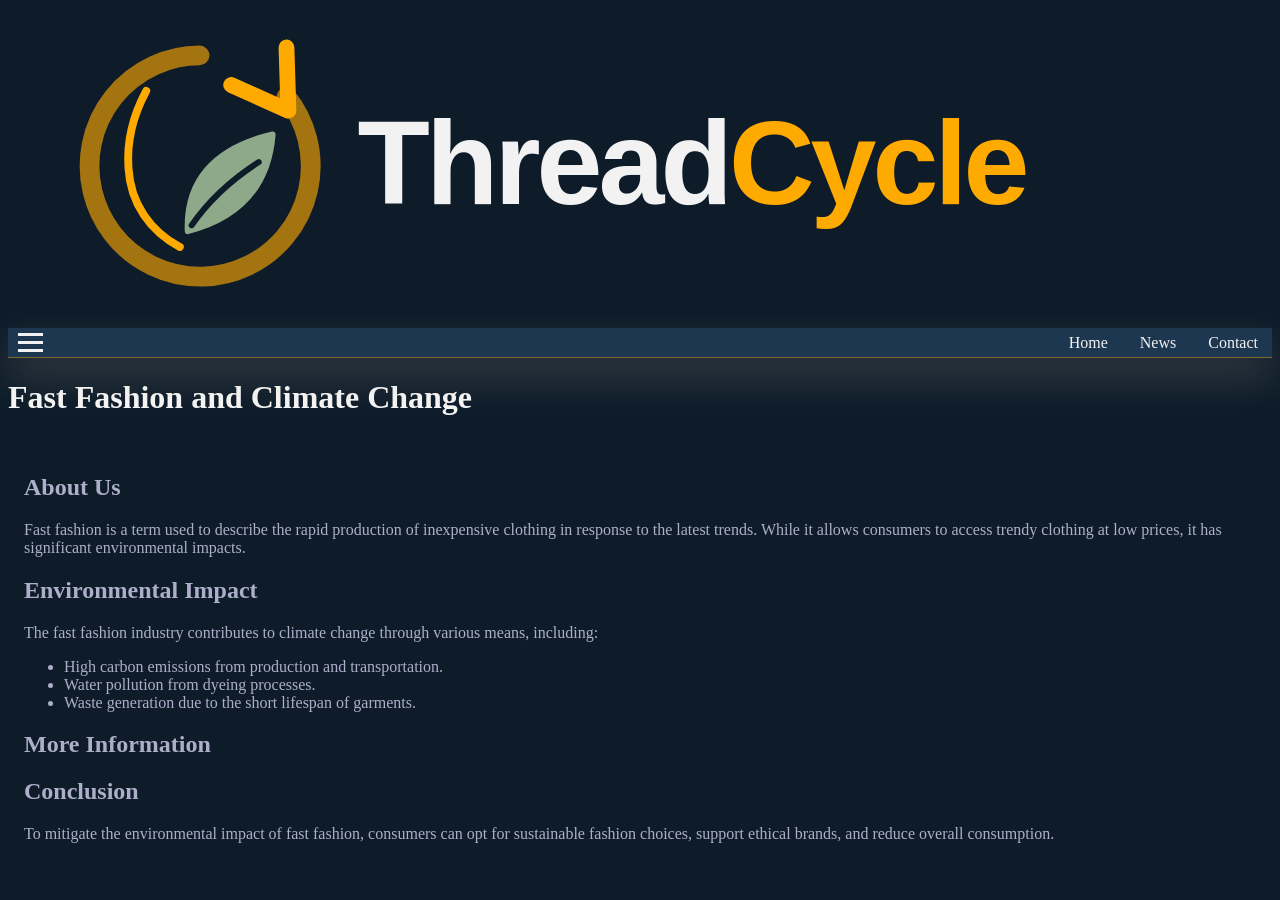
==== index.html @ f3e05d05 "little details navbar" ====
<!DOCTYPE html>
<html lang="en">
<head>
    <meta charset="UTF-8">
    <meta name="viewport" content="width=device-width, initial-scale=1.0">
    <link rel="stylesheet" href="style.css">
    <title>ThreadCycle: Fast Fashion and Climate Change</title>
</head>
<header>
    <svg xmlns="http://www.w3.org/2000/svg" viewBox="0 0 640 160" role="img" aria-labelledby="title description">
  <title id="title">ThreadCycle</title>
  <desc id="description">ThreadCycle wordmark with a circular thread-and-leaf symbol.</desc>
  <g fill="none" stroke-linecap="round" stroke-linejoin="round">
    <path d="M97 24a56 56 0 1 0 44 21" stroke="#FFAA00" stroke-opacity=".62" stroke-width="10"/>
    <path d="M141 20 142 52 113 39" stroke="#FFAA00" stroke-width="8"/>
    <path d="M91 113c-1-25 13-42 43-49-2 25-16 42-43 49Z" fill="#8EA88A" stroke="#8EA88A" stroke-width="3"/>
    <path d="M93 110c9-13 20-23 34-32" stroke="#0E1C2A" stroke-width="3"/>
    <path d="M70 42c-7 13-10 25-9 39 1 18 11 32 26 40" stroke="#FFAA00" stroke-width="4"/>
  </g>
  <text x="177" y="99" fill="#F2F2F2" font-family="Inter, Avenir Next, Montserrat, Arial, sans-serif" font-weight="700" letter-spacing="-2">
    <tspan font-size="60">Thread</tspan><tspan fill="#FFAA00" font-size="60">Cycle</tspan>
  </text>
</svg>

</header>
<body>
    <div id="navbar">
         <div class="hamburger">
            <div class="bar"></div>
            <div class="bar"></div>
            <div class="bar"></div>
        </div>
        <div class="links">
            <a href="#home">Home</a>
            <a href="#news">News</a>
            <a href="#contact">Contact</a>
        </div>
    </div> 
    <h1>Fast Fashion and Climate Change</h1>
    


    <div class="content">
        <h2>About Us</h2>
        <p>Fast fashion is a term used to describe the rapid production of inexpensive clothing in response to the latest trends. While it allows consumers to access trendy clothing at low prices, it has significant environmental impacts.</p>

        <h2>Environmental Impact</h2>
        <p>The fast fashion industry contributes to climate change through various means, including:</p>
        <ul>
            <li>High carbon emissions from production and transportation.</li>
            <li>Water pollution from dyeing processes.</li>
            <li>Waste generation due to the short lifespan of garments.</li>
        </ul>
        <h2>More Information</h2>
        <p>

        </p>

        <h2>Conclusion</h2>
        <p>To mitigate the environmental impact of fast fashion, consumers can opt for sustainable fashion choices, support ethical brands, and reduce overall consumption.</p>
</body>
</html>
---- style.css ----
body{
    display: flex;
    flex-direction: column;
    background-color: #0e1c2a;
    color: #adafca;
}
h1{
    color:whitesmoke;
}

.hamburger{
    flex-direction: column;
    cursor: pointer;
    margin-left: 10px;
}
.bar {
    display: block;
    width: 25px;
    height: 3px;
    margin: 5px auto;
    -webkit-transition: all 0.3s ease-in-out;
    transition: all 0.3s ease-in-out;
    background-color: #f2f2f2;
}

/* Style the navbar */

#navbar {
    display: flex;
    position: sticky;
    top: 0;
    align-self: flex-start;
    width: 100%;
    background-color: #1e3751;
    border-bottom: 1px solid  rgba(255, 170, 0, 0.44);
    box-shadow: 0 18px 42px rgba(178, 167, 144, 0.25);
    justify-content: space-between;
    align-items: center;
}

/* Navbar links */
#navbar a {
  
   
    color: #f2f2f2;
    text-align: center;
    padding: 14px;
    text-decoration: none;
}


/* Page content */
.content {
  padding: 16px;
} 

/* Mobile view: screens 600px wide or smaller */
@media (max-width: 600px) {
    h1 {
        font-size: 1.5rem;
        text-align: center;
    }
}
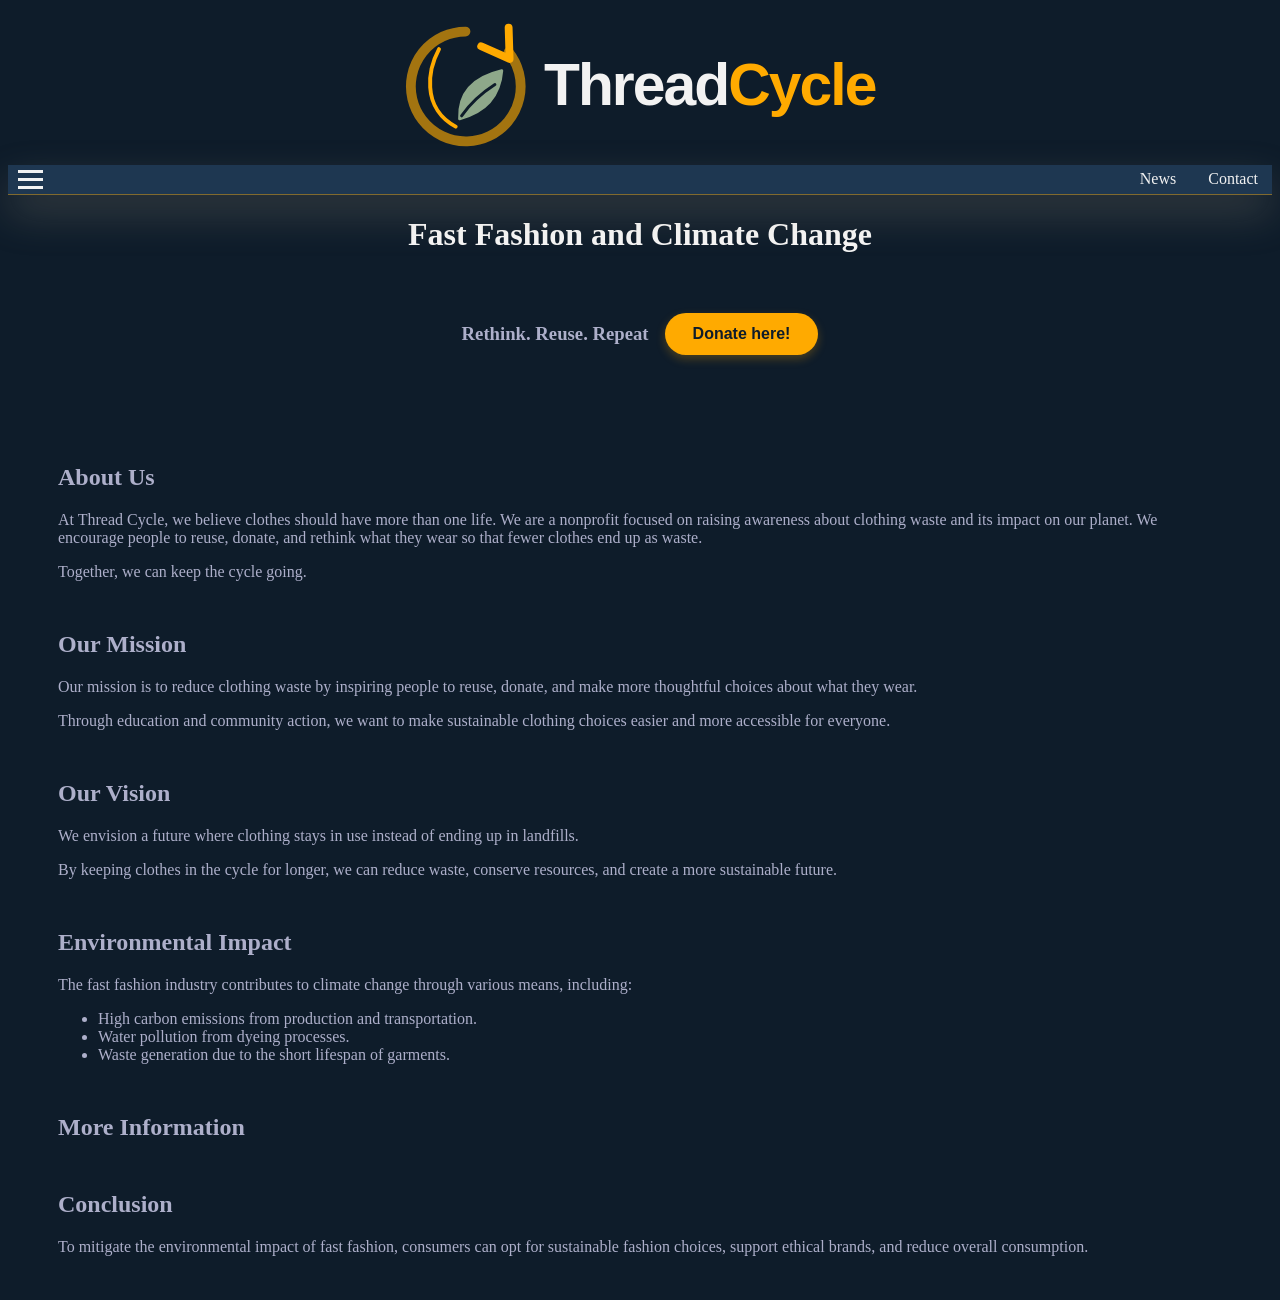
==== commit 1d1dc612: "AboutUs/Mission/Vision" ====
--- a/index.html
+++ b/index.html
@@ -6,24 +6,25 @@
     <link rel="stylesheet" href="style.css">
     <title>ThreadCycle: Fast Fashion and Climate Change</title>
 </head>
-<header>
-    <svg xmlns="http://www.w3.org/2000/svg" viewBox="0 0 640 160" role="img" aria-labelledby="title description">
-  <title id="title">ThreadCycle</title>
-  <desc id="description">ThreadCycle wordmark with a circular thread-and-leaf symbol.</desc>
-  <g fill="none" stroke-linecap="round" stroke-linejoin="round">
-    <path d="M97 24a56 56 0 1 0 44 21" stroke="#FFAA00" stroke-opacity=".62" stroke-width="10"/>
-    <path d="M141 20 142 52 113 39" stroke="#FFAA00" stroke-width="8"/>
-    <path d="M91 113c-1-25 13-42 43-49-2 25-16 42-43 49Z" fill="#8EA88A" stroke="#8EA88A" stroke-width="3"/>
-    <path d="M93 110c9-13 20-23 34-32" stroke="#0E1C2A" stroke-width="3"/>
-    <path d="M70 42c-7 13-10 25-9 39 1 18 11 32 26 40" stroke="#FFAA00" stroke-width="4"/>
-  </g>
-  <text x="177" y="99" fill="#F2F2F2" font-family="Inter, Avenir Next, Montserrat, Arial, sans-serif" font-weight="700" letter-spacing="-2">
-    <tspan font-size="60">Thread</tspan><tspan fill="#FFAA00" font-size="60">Cycle</tspan>
-  </text>
-</svg>
 
-</header>
 <body>
+    <header>
+    <svg xmlns="http://www.w3.org/2000/svg" viewBox="20 0 510 160" role="img" aria-labelledby="title description">
+        <title id="title">ThreadCycle</title>
+        <desc id="description">ThreadCycle wordmark with a circular thread-and-leaf symbol.</desc>
+        <g fill="none" stroke-linecap="round" stroke-linejoin="round">
+            <path d="M97 24a56 56 0 1 0 44 21" stroke="#FFAA00" stroke-opacity=".62" stroke-width="10"/>
+            <path d="M141 20 142 52 113 39" stroke="#FFAA00" stroke-width="8"/>
+            <path d="M91 113c-1-25 13-42 43-49-2 25-16 42-43 49Z" fill="#8EA88A" stroke="#8EA88A" stroke-width="3"/>
+            <path d="M93 110c9-13 20-23 34-32" stroke="#0E1C2A" stroke-width="3"/>
+            <path d="M70 42c-7 13-10 25-9 39 1 18 11 32 26 40" stroke="#FFAA00" stroke-width="4"/>
+        </g>
+        <text x="177" y="99" fill="#F2F2F2" font-family="Inter, Avenir Next, Montserrat, Arial, sans-serif" font-weight="700" letter-spacing="-2">
+            <tspan font-size="60">Thread</tspan><tspan fill="#FFAA00" font-size="60">Cycle</tspan>
+        </text>
+    </svg>
+    </header>
+
     <div id="navbar">
          <div class="hamburger">
             <div class="bar"></div>
@@ -31,18 +32,29 @@
             <div class="bar"></div>
         </div>
         <div class="links">
-            <a href="#home">Home</a>
             <a href="#news">News</a>
             <a href="#contact">Contact</a>
         </div>
     </div> 
     <h1>Fast Fashion and Climate Change</h1>
-    
+    <div class="donation">
+        <h3>Rethink. Reuse. Repeat</h3>
+        <button>Donate here!</button>
+    </div>
 
 
     <div class="content">
         <h2>About Us</h2>
-        <p>Fast fashion is a term used to describe the rapid production of inexpensive clothing in response to the latest trends. While it allows consumers to access trendy clothing at low prices, it has significant environmental impacts.</p>
+        <p>At Thread Cycle, we believe clothes should have more than one life. We are a nonprofit focused on raising awareness about clothing waste and its impact on our planet. We encourage people to reuse, donate, and rethink what they wear so that fewer clothes end up as waste.</p>
+        <p>Together, we can keep the cycle going.</p>
+
+        <h2>Our Mission</h2>
+        <p>Our mission is to reduce clothing waste by inspiring people to reuse, donate, and make more thoughtful choices about what they wear.</p>
+        <p>Through education and community action, we want to make sustainable clothing choices easier and more accessible for everyone.</p>
+
+        <h2>Our Vision</h2>
+        <p>We envision a future where clothing stays in use instead of ending up in landfills.</p>
+        <p>By keeping clothes in the cycle for longer, we can reduce waste, conserve resources, and create a more sustainable future.</p>
 
         <h2>Environmental Impact</h2>
         <p>The fast fashion industry contributes to climate change through various means, including:</p>
--- a/style.css
+++ b/style.css
@@ -1,9 +1,23 @@
 
+*{
+    box-sizing: border-box;
+}
 body{
     display: flex;
     flex-direction: column;
     background-color: #0e1c2a;
     color: #adafca;
+    align-items: center;
+}
+header {
+    width: 100vw;
+    display: flex;
+    justify-content: center;
+}
+
+header svg {
+    width: 500px;
+    height: auto;
 }
 h1{
     color:whitesmoke;
@@ -49,11 +63,45 @@
     text-decoration: none;
 }
 
+.donation{
+    display: flex;
+    justify-content: space-around;
+    align-items: center;
+    gap: 16px;
+    margin: 30px 0 30px;
+}
+.donation button{
+    background-color: #FFAA00;
+    border: 0px;
+    border-radius: 30px;
+    color: #0E1C2A;
+    font-weight: bold;
+    font-size: 1rem;
+    padding: 12px 28px;
+    cursor: pointer;
+    box-shadow: 0 4px 10px rgba(255, 170, 0, 0.25);
+    transition: all 0.2s ease;
+}
+
+.donation button:hover {
+    background-color: #ffc44d;
+    transform: translateY(-2px);
+    box-shadow: 0 6px 14px rgba(255, 170, 0, 0.35);
+}
+
+.donation button:active {
+    transform: translateY(0);
+}
+
 
 /* Page content */
 .content {
-  padding: 16px;
+    padding: 20px 50px;
 } 
+.content h2 {
+    margin-top: 50px;
+    margin-bottom: 20px;
+}
 
 /* Mobile view: screens 600px wide or smaller */
 @media (max-width: 600px) {
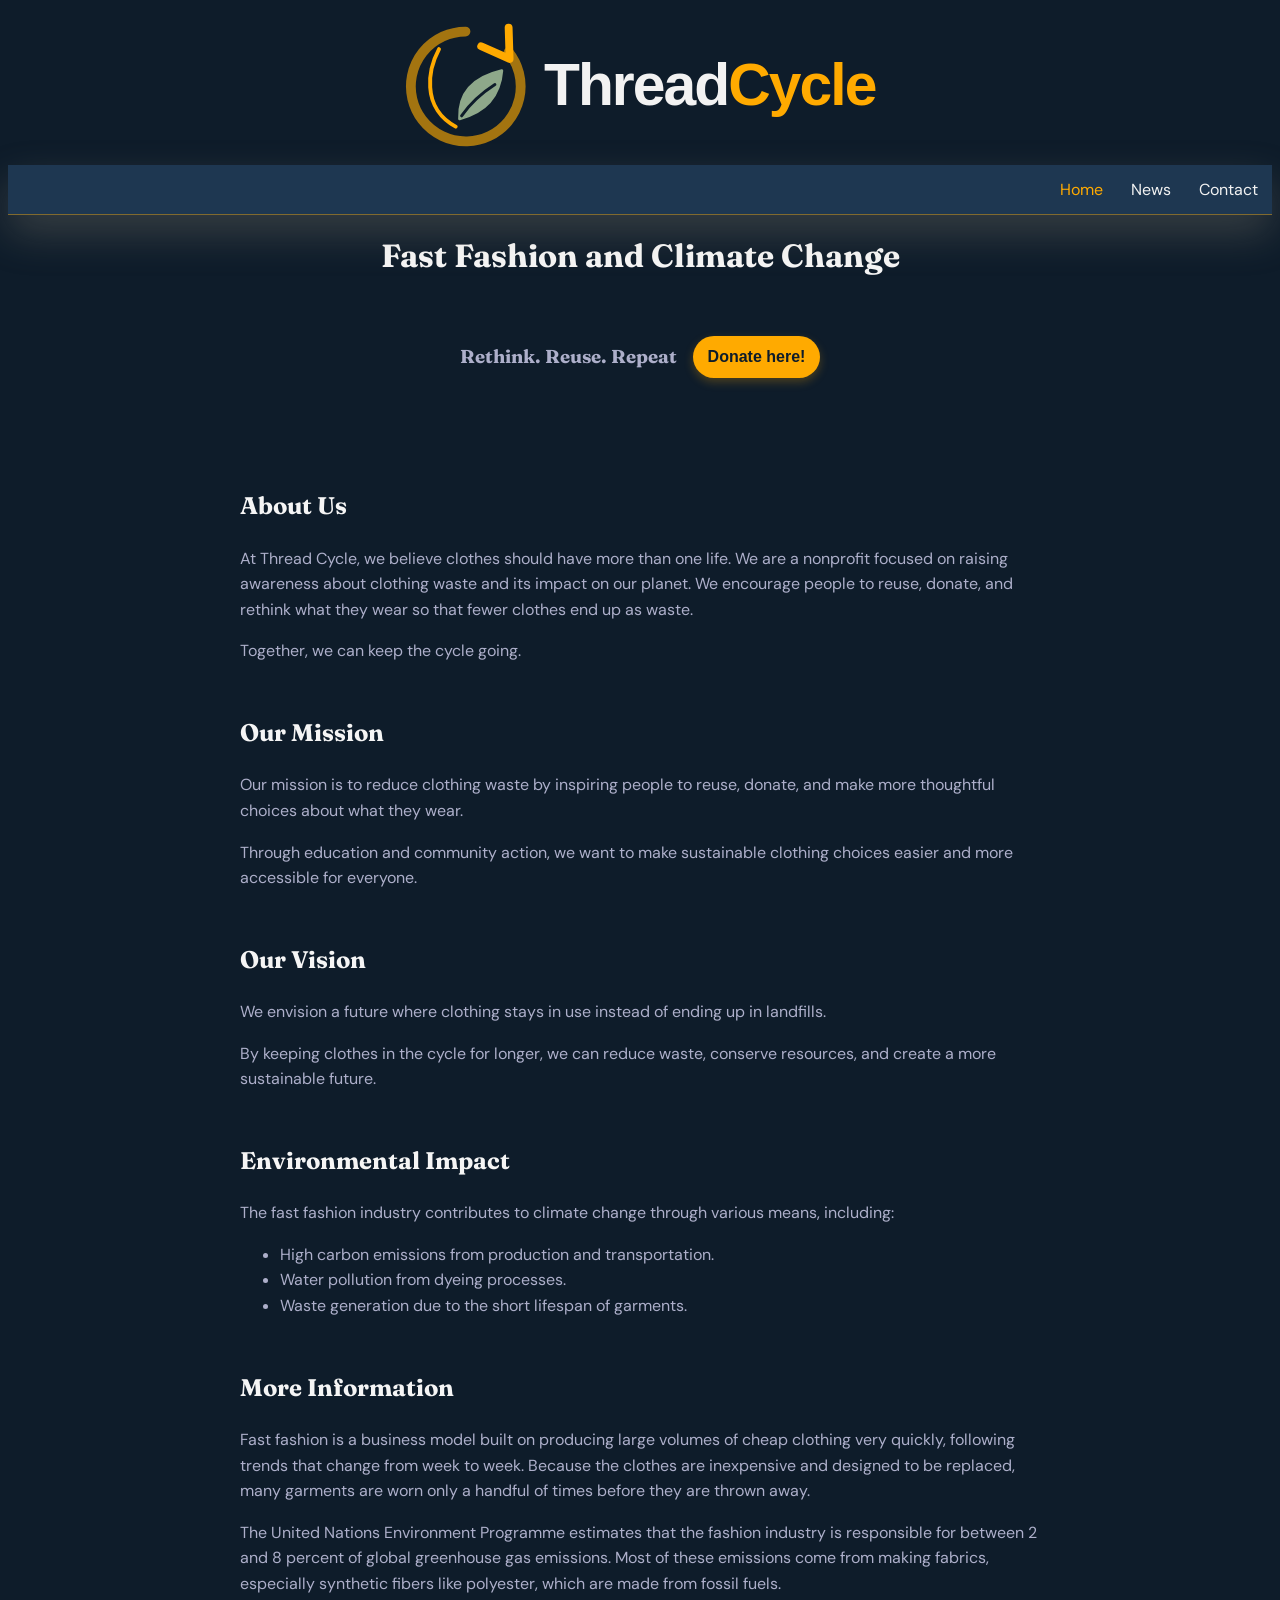
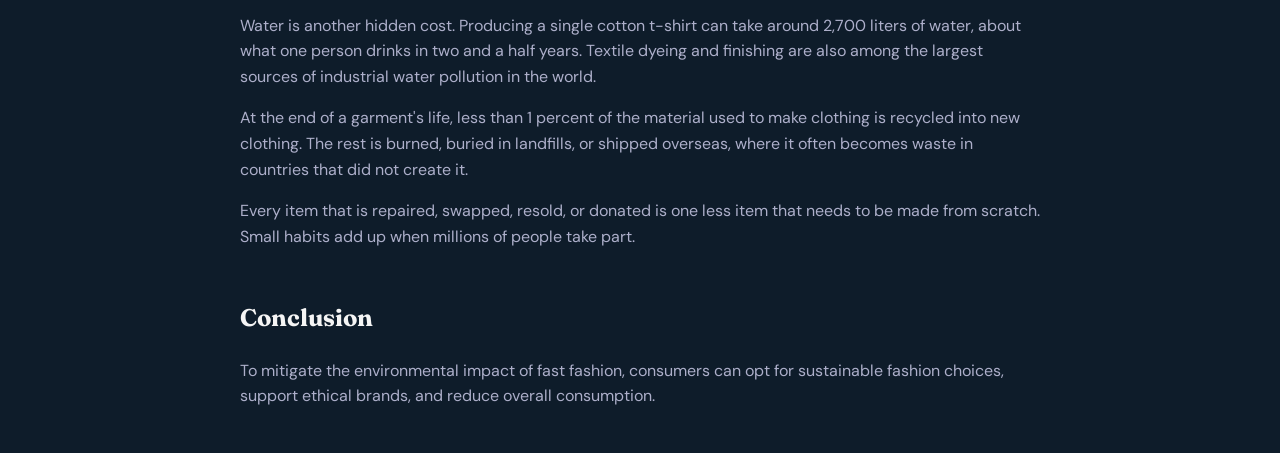
==== commit b8398d38: "pages info and hamburger" ====
--- a/index.html
+++ b/index.html
@@ -26,14 +26,15 @@
     </header>
 
     <div id="navbar">
-         <div class="hamburger">
+        <div class="hamburger" aria-label="Toggle menu" aria-expanded="false" role="button" tabindex="0">
             <div class="bar"></div>
             <div class="bar"></div>
             <div class="bar"></div>
         </div>
         <div class="links">
-            <a href="#news">News</a>
-            <a href="#contact">Contact</a>
+            <a href="index.html" class="active">Home</a>
+            <a href="news.html">News</a>
+            <a href="contact.html">Contact</a>
         </div>
     </div> 
     <h1>Fast Fashion and Climate Change</h1>
@@ -64,11 +65,16 @@
             <li>Waste generation due to the short lifespan of garments.</li>
         </ul>
         <h2>More Information</h2>
-        <p>
-
-        </p>
+        <p>Fast fashion is a business model built on producing large volumes of cheap clothing very quickly, following trends that change from week to week. Because the clothes are inexpensive and designed to be replaced, many garments are worn only a handful of times before they are thrown away.</p>
+        <p>The United Nations Environment Programme estimates that the fashion industry is responsible for between 2 and 8 percent of global greenhouse gas emissions. Most of these emissions come from making fabrics, especially synthetic fibers like polyester, which are made from fossil fuels.</p>
+        <p>Water is another hidden cost. Producing a single cotton t-shirt can take around 2,700 liters of water, about what one person drinks in two and a half years. Textile dyeing and finishing are also among the largest sources of industrial water pollution in the world.</p>
+        <p>At the end of a garment's life, less than 1 percent of the material used to make clothing is recycled into new clothing. The rest is burned, buried in landfills, or shipped overseas, where it often becomes waste in countries that did not create it.</p>
+        <p>Every item that is repaired, swapped, resold, or donated is one less item that needs to be made from scratch. Small habits add up when millions of people take part.</p>
 
         <h2>Conclusion</h2>
         <p>To mitigate the environmental impact of fast fashion, consumers can opt for sustainable fashion choices, support ethical brands, and reduce overall consumption.</p>
+    </div>
+
+    <script src="script.js"></script>
 </body>
 </html>
--- a/style.css
+++ b/style.css
@@ -1,3 +1,5 @@
+@import url('https://fonts.googleapis.com/css2?family=DM+Sans:wght@400;500;600;700&family=Fraunces:opsz,wght@9..144,600;9..144,700&display=swap');
+
 
 *{
     box-sizing: border-box;
@@ -8,6 +10,7 @@
     background-color: #0e1c2a;
     color: #adafca;
     align-items: center;
+    font-family: 'DM Sans', sans-serif;
 }
 header {
     width: 100vw;
@@ -19,14 +22,21 @@
     width: 500px;
     height: auto;
 }
+
+h1, h2, h3 {
+    font-family: 'Fraunces', serif;
+}
+
 h1{
     color:whitesmoke;
 }
 
 .hamburger{
+    display: none;
     flex-direction: column;
     cursor: pointer;
     margin-left: 10px;
+    padding: 8px;
 }
 .bar {
     display: block;
@@ -47,7 +57,7 @@
     align-self: flex-start;
     width: 100%;
     background-color: #1e3751;
-    border-bottom: 1px solid  rgba(255, 170, 0, 0.44);
+    border-bottom: 1px solid rgba(255, 170, 0, 0.44);
     box-shadow: 0 18px 42px rgba(178, 167, 144, 0.25);
     justify-content: space-between;
     align-items: center;
@@ -63,6 +73,28 @@
     text-decoration: none;
 }
 
+#navbar .links {
+    display: flex;
+    margin-left: auto;
+}
+
+#navbar a:hover,
+#navbar a.active {
+    color: #FFAA00;
+}
+
+.hamburger.active .bar:nth-child(2) {
+    opacity: 0;
+}
+
+.hamburger.active .bar:nth-child(1) {
+    transform: translateY(8px) rotate(45deg);
+}
+
+.hamburger.active .bar:nth-child(3) {
+    transform: translateY(-8px) rotate(-45deg);
+}
+
 .donation{
     display: flex;
     justify-content: space-around;
@@ -77,7 +109,7 @@
     color: #0E1C2A;
     font-weight: bold;
     font-size: 1rem;
-    padding: 12px 28px;
+    padding: 12px 15px;
     cursor: pointer;
     box-shadow: 0 4px 10px rgba(255, 170, 0, 0.25);
     transition: all 0.2s ease;
@@ -98,9 +130,86 @@
 .content {
     padding: 20px 50px;
 } 
+.content {
+    max-width: 900px;
+    width: 100%;
+    line-height: 1.6;
+}
+
 .content h2 {
     margin-top: 50px;
     margin-bottom: 20px;
+}
+
+.content h2,
+.content strong {
+    color: whitesmoke;
+}
+
+.card {
+    background-color: #1e3751;
+    border-left: 4px solid #FFAA00;
+    border-radius: 8px;
+    padding: 4px 24px 12px;
+    margin: 24px 0;
+}
+
+.card h2 {
+    margin-top: 20px;
+    font-size: 1.3rem;
+}
+
+.contact-form {
+    display: flex;
+    flex-direction: column;
+    gap: 8px;
+    margin-top: 30px;
+}
+
+.contact-form label {
+    color: whitesmoke;
+    font-weight: 600;
+    margin-top: 10px;
+}
+
+.contact-form input,
+.contact-form select,
+.contact-form textarea {
+    background-color: #1e3751;
+    border: 1px solid rgba(255, 170, 0, 0.44);
+    border-radius: 8px;
+    color: #f2f2f2;
+    font-family: inherit;
+    font-size: 1rem;
+    padding: 10px 12px;
+}
+
+.contact-form input:focus,
+.contact-form select:focus,
+.contact-form textarea:focus {
+    outline: 2px solid #FFAA00;
+}
+
+.contact-form button {
+    align-self: flex-start;
+    background-color: #FFAA00;
+    border: 0;
+    border-radius: 30px;
+    color: #0E1C2A;
+    font-weight: bold;
+    font-size: 1rem;
+    padding: 12px 20px;
+    margin-top: 16px;
+    cursor: pointer;
+}
+
+.contact-form button:hover {
+    background-color: #ffc44d;
+}
+
+.form-status {
+    color: #8EA88A;
+    font-weight: 600;
 }
 
 /* Mobile view: screens 600px wide or smaller */
@@ -109,4 +218,34 @@
         font-size: 1.5rem;
         text-align: center;
     }
-}
+
+    header svg {
+        width: 100%;
+    }
+
+    #navbar {
+        flex-wrap: wrap;
+    }
+
+    .hamburger {
+        display: flex;
+    }
+
+    #navbar .links {
+        display: none;
+        flex-direction: column;
+        width: 100%;
+    }
+
+    #navbar .links.open {
+        display: flex;
+    }
+
+    #navbar .links a {
+        border-top: 1px solid rgba(255, 170, 0, 0.2);
+    }
+
+    .content {
+        padding: 20px;
+    }
+}
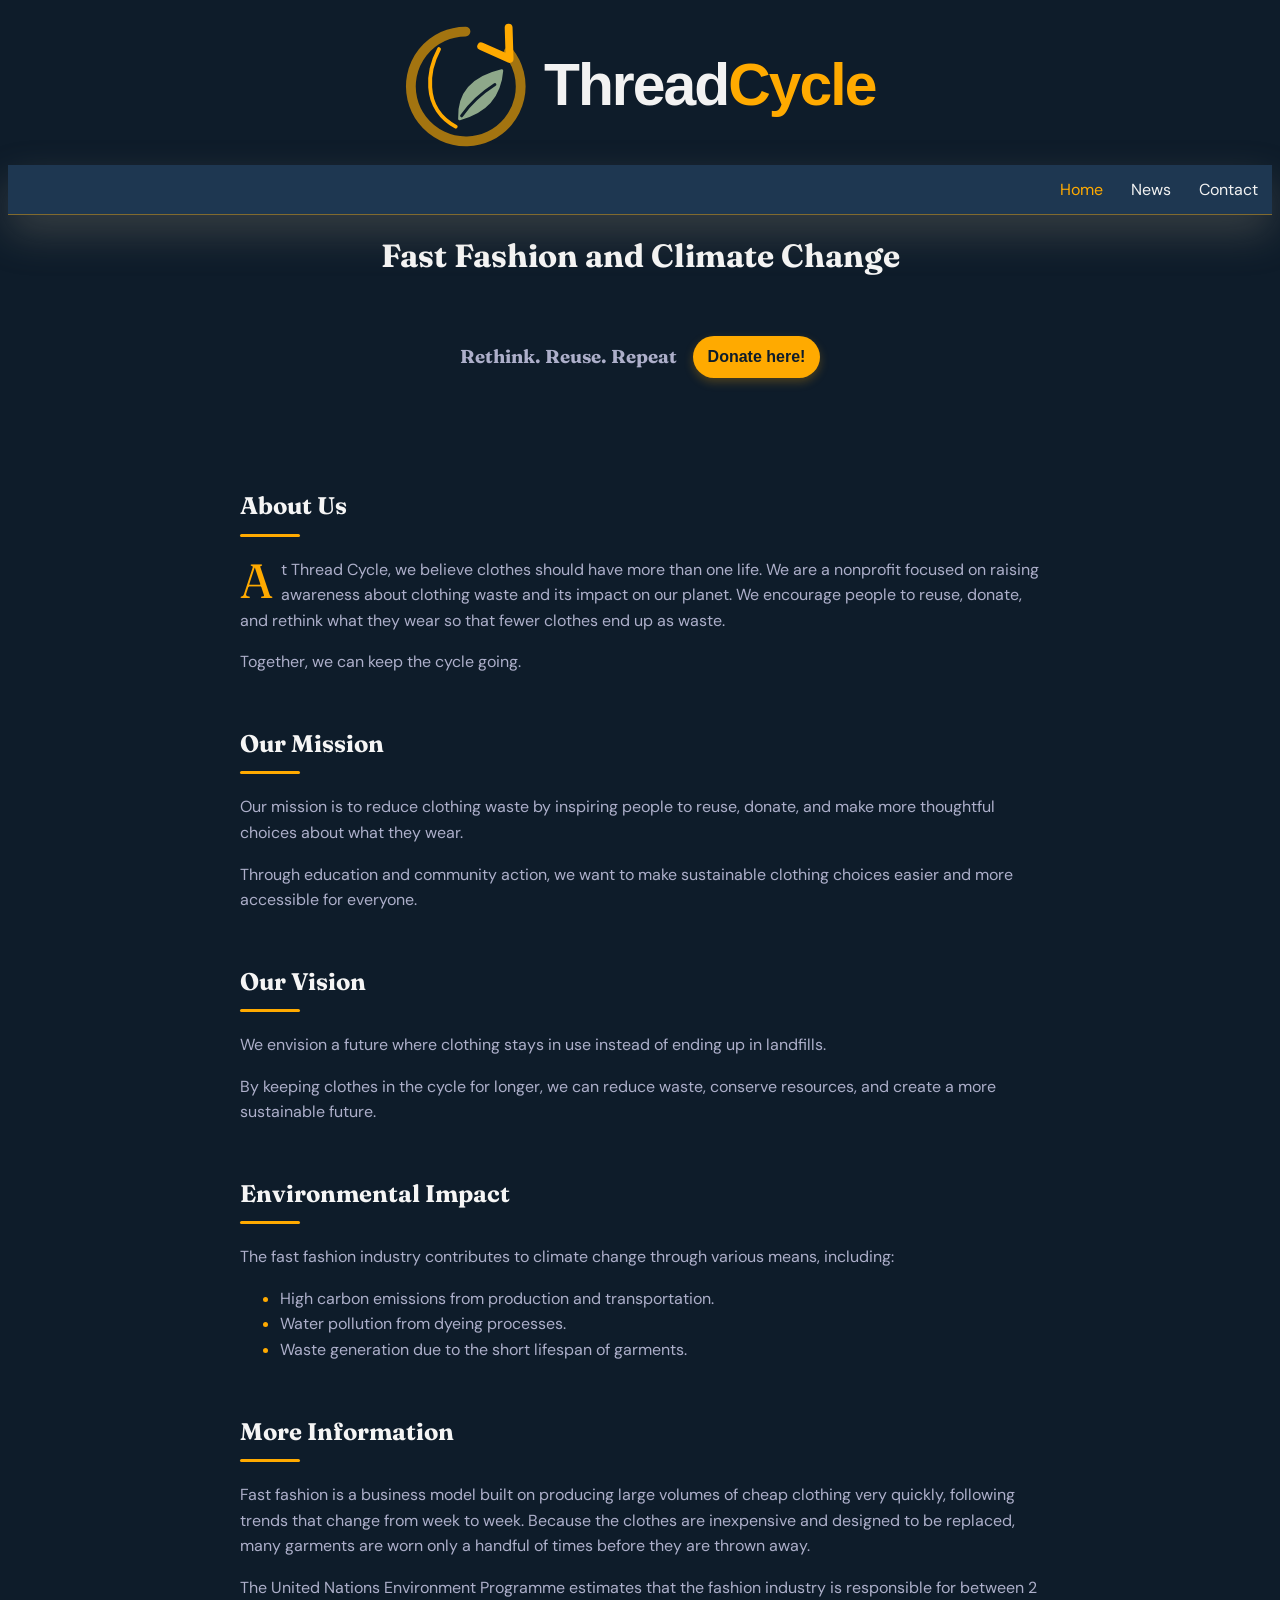
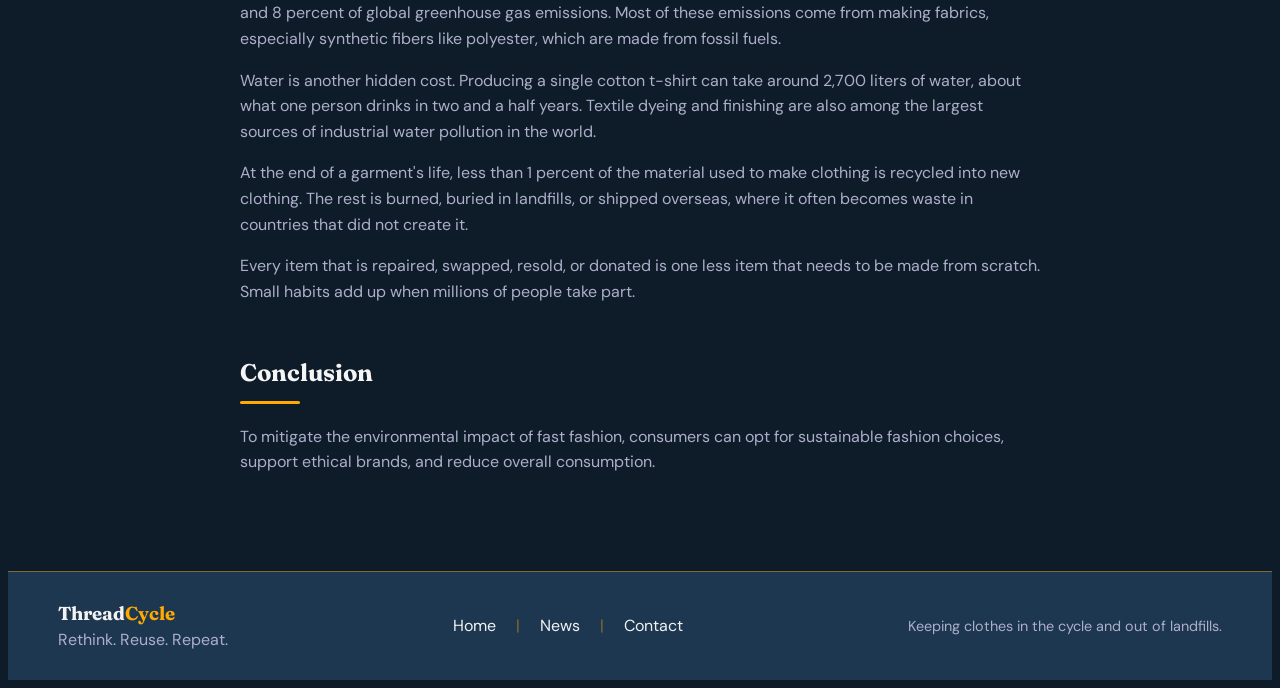
==== commit 170d52a7: "changes" ====
--- a/index.html
+++ b/index.html
@@ -26,11 +26,12 @@
     </header>
 
     <div id="navbar">
-        <div class="hamburger" aria-label="Toggle menu" aria-expanded="false" role="button" tabindex="0">
-            <div class="bar"></div>
-            <div class="bar"></div>
-            <div class="bar"></div>
-        </div>
+        <input type="checkbox" id="menu-toggle">
+        <label for="menu-toggle" class="hamburger" aria-label="Toggle menu">
+            <span class="bar"></span>
+            <span class="bar"></span>
+            <span class="bar"></span>
+        </label>
         <div class="links">
             <a href="index.html" class="active">Home</a>
             <a href="news.html">News</a>
@@ -75,6 +76,17 @@
         <p>To mitigate the environmental impact of fast fashion, consumers can opt for sustainable fashion choices, support ethical brands, and reduce overall consumption.</p>
     </div>
 
-    <script src="script.js"></script>
+    <footer>
+        <div class="footer-brand">
+            <h3>Thread<span>Cycle</span></h3>
+            <p>Rethink. Reuse. Repeat.</p>
+        </div>
+        <div class="footer-links">
+            <a href="index.html">Home</a>
+            <a href="news.html">News</a>
+            <a href="contact.html">Contact</a>
+        </div>
+        <p class="footer-note">Keeping clothes in the cycle and out of landfills.</p>
+    </footer>
 </body>
 </html>
--- a/style.css
+++ b/style.css
@@ -83,15 +83,19 @@
     color: #FFAA00;
 }
 
-.hamburger.active .bar:nth-child(2) {
+#menu-toggle {
+    display: none;
+}
+
+#menu-toggle:checked + .hamburger .bar:nth-child(2) {
     opacity: 0;
 }
 
-.hamburger.active .bar:nth-child(1) {
+#menu-toggle:checked + .hamburger .bar:nth-child(1) {
     transform: translateY(8px) rotate(45deg);
 }
 
-.hamburger.active .bar:nth-child(3) {
+#menu-toggle:checked + .hamburger .bar:nth-child(3) {
     transform: translateY(-8px) rotate(-45deg);
 }
 
@@ -212,6 +216,90 @@
     font-weight: 600;
 }
 
+::selection {
+    background-color: #FFAA00;
+    color: #0E1C2A;
+}
+
+.content h2::after {
+    content: "";
+    display: block;
+    width: 60px;
+    height: 3px;
+    margin-top: 8px;
+    background-color: #FFAA00;
+    border-radius: 2px;
+}
+
+.content > p:first-of-type::first-letter {
+    float: left;
+    font-family: 'Fraunces', serif;
+    font-size: 3rem;
+    line-height: 1;
+    padding-right: 8px;
+    color: #FFAA00;
+}
+
+.content li::marker {
+    color: #FFAA00;
+}
+
+.contact-form input::placeholder,
+.contact-form textarea::placeholder {
+    color: #7c8199;
+}
+
+footer {
+    display: flex;
+    justify-content: space-between;
+    align-items: center;
+    flex-wrap: wrap;
+    gap: 20px;
+    width: 100%;
+    margin-top: 60px;
+    padding: 30px 50px;
+    background-color: #1e3751;
+    border-top: 1px solid rgba(255, 170, 0, 0.44);
+}
+
+footer h3 {
+    margin: 0;
+    color: #f2f2f2;
+}
+
+footer h3 span {
+    color: #FFAA00;
+}
+
+.footer-brand p {
+    margin: 4px 0 0;
+}
+
+.footer-links {
+    display: flex;
+    gap: 20px;
+}
+
+.footer-links a {
+    color: #f2f2f2;
+    text-decoration: none;
+}
+
+.footer-links a:hover {
+    color: #FFAA00;
+}
+
+.footer-links a:not(:last-child)::after {
+    content: "|";
+    margin-left: 20px;
+    color: rgba(255, 170, 0, 0.44);
+}
+
+.footer-note {
+    margin: 0;
+    font-size: 0.9rem;
+}
+
 /* Mobile view: screens 600px wide or smaller */
 @media (max-width: 600px) {
     h1 {
@@ -237,7 +325,7 @@
         width: 100%;
     }
 
-    #navbar .links.open {
+    #menu-toggle:checked ~ .links {
         display: flex;
     }
 
@@ -248,4 +336,10 @@
     .content {
         padding: 20px;
     }
-}
+
+    footer {
+        flex-direction: column;
+        text-align: center;
+        padding: 30px 20px;
+    }
+}
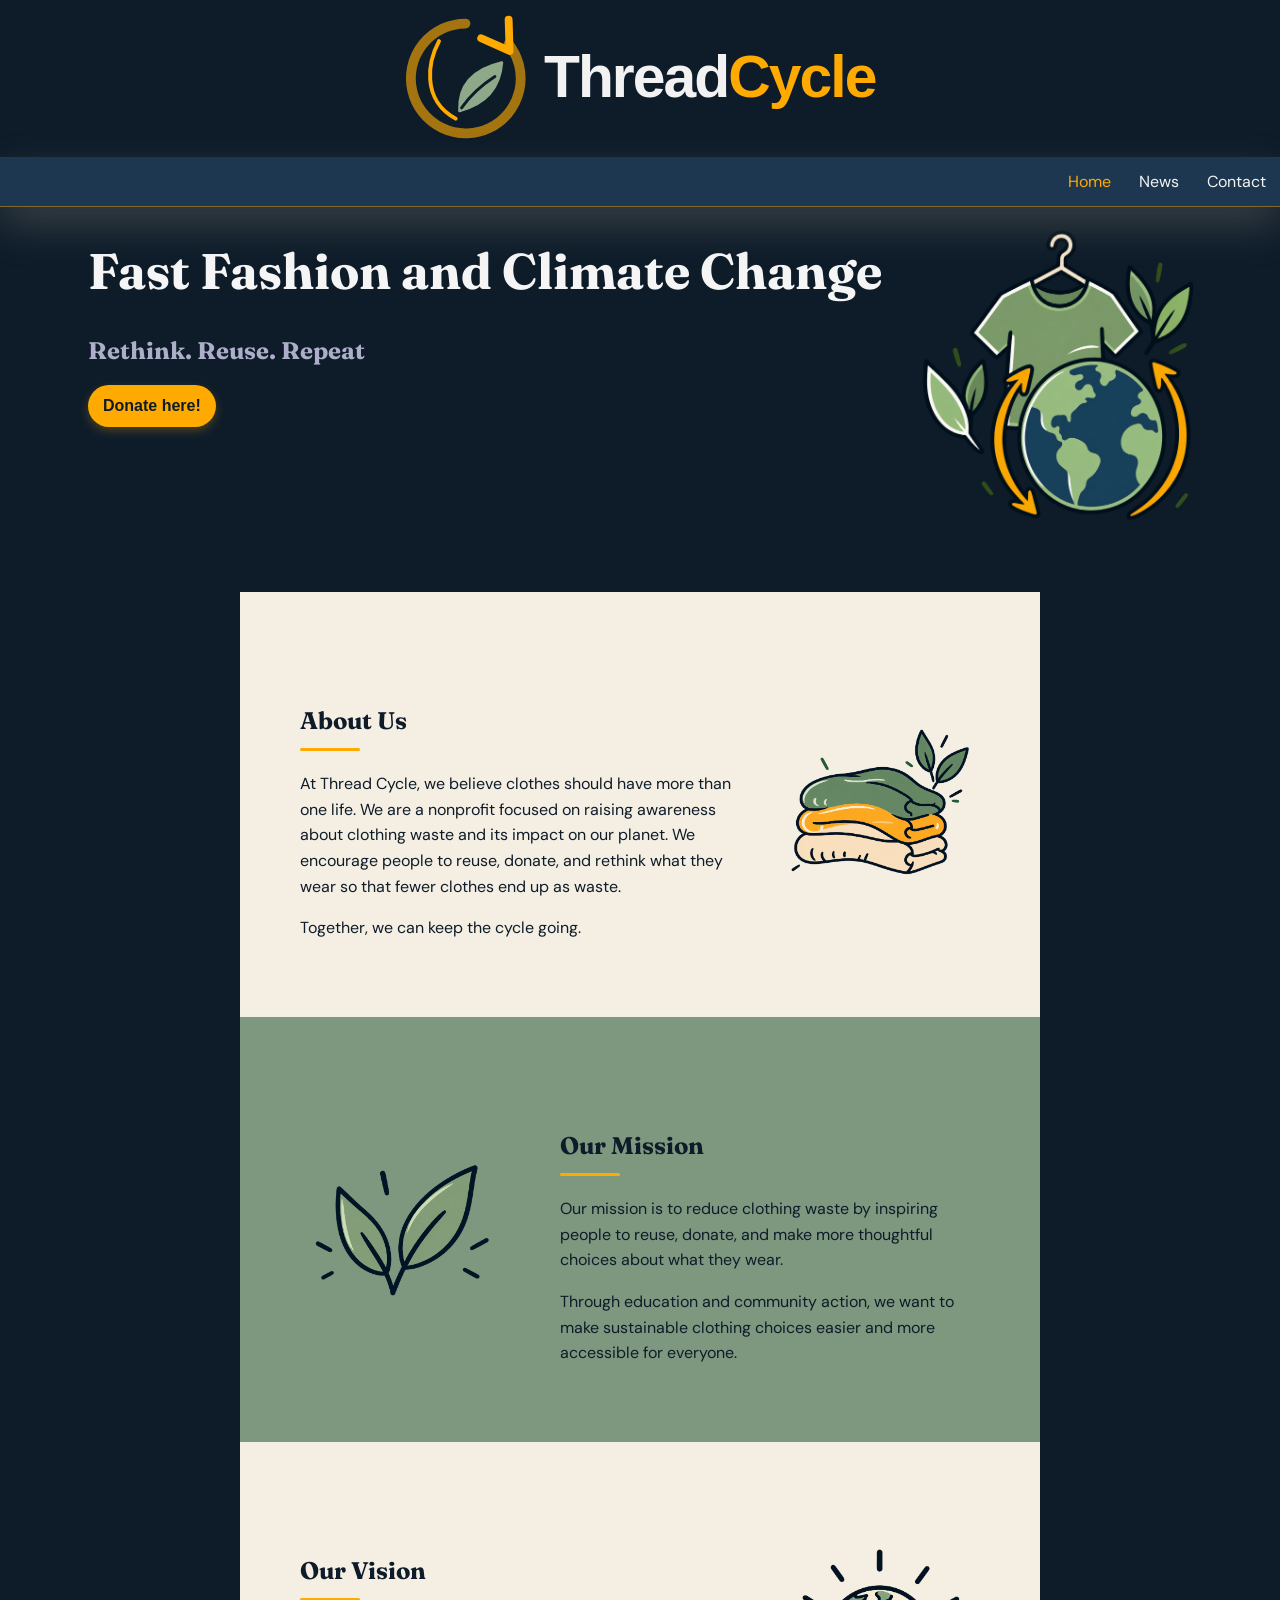
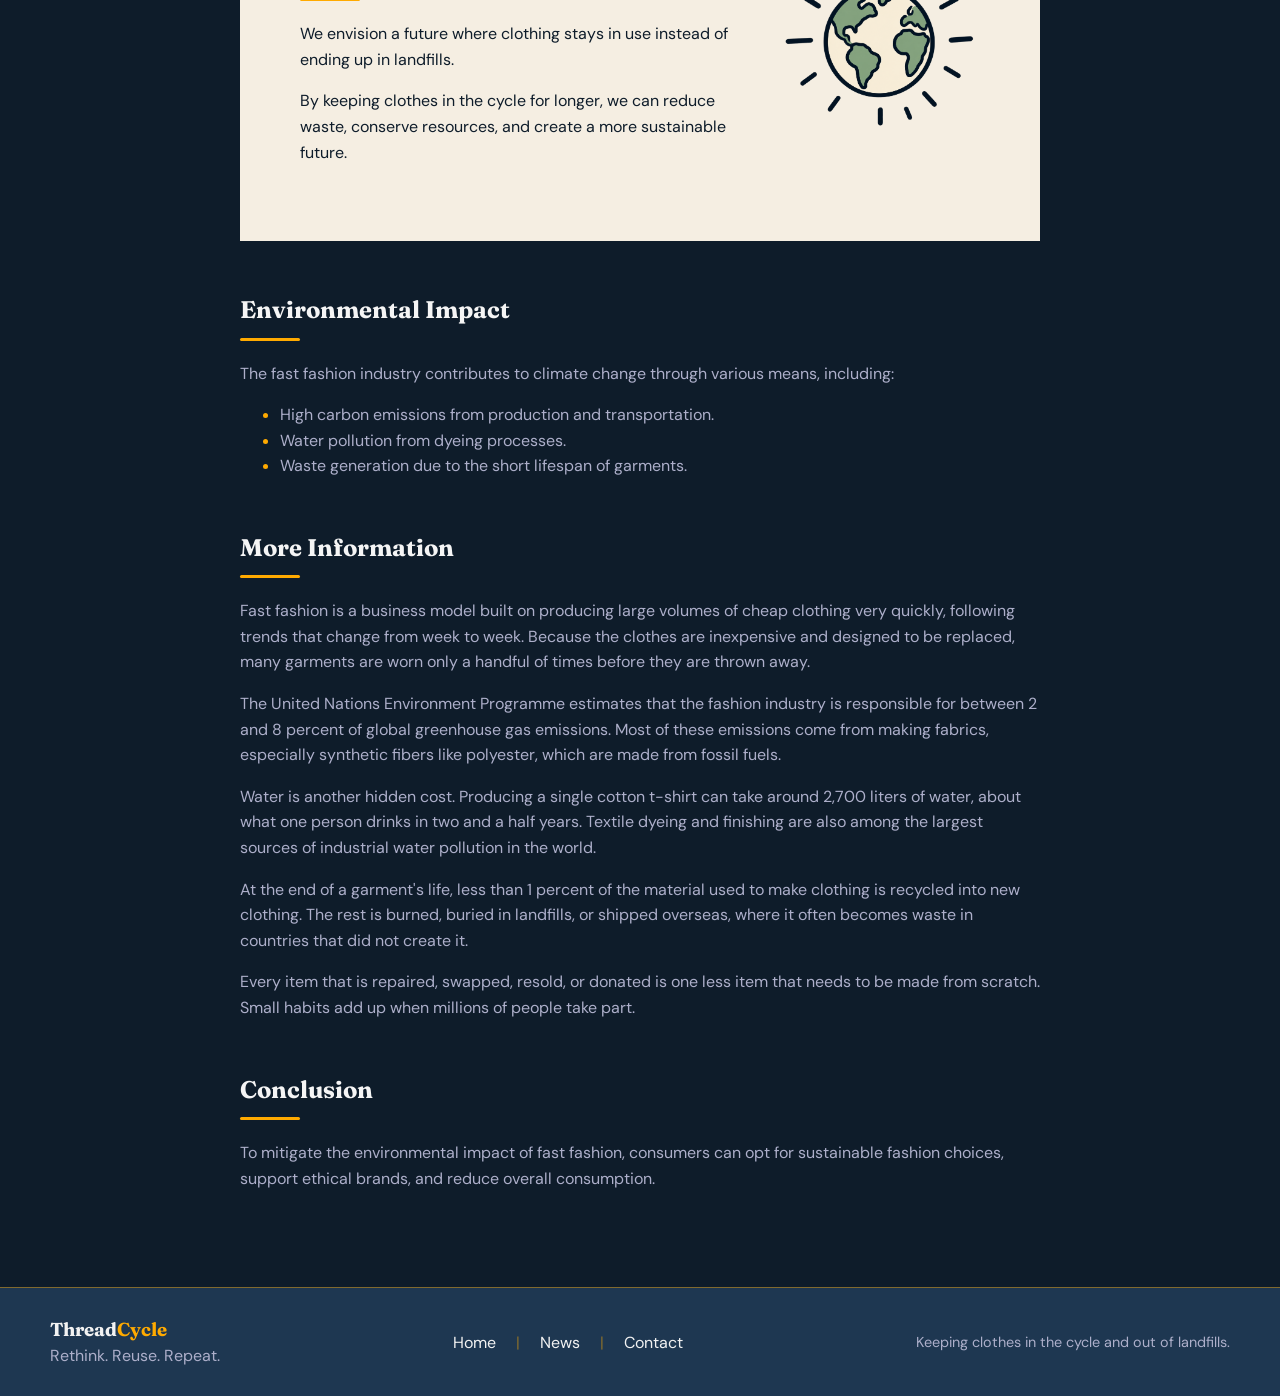
==== commit 9e4299b9: "Added imgs and more color" ====
--- a/index.html
+++ b/index.html
@@ -38,25 +38,50 @@
             <a href="contact.html">Contact</a>
         </div>
     </div> 
-    <h1>Fast Fashion and Climate Change</h1>
-    <div class="donation">
-        <h3>Rethink. Reuse. Repeat</h3>
-        <button>Donate here!</button>
+    <div class="top-wrapper">
+        <div class="top-text">
+            <h1>Fast Fashion and Climate Change</h1>
+            <h2>Rethink. Reuse. Repeat</h2>
+            <button>Donate here!</button>
+        </div>
+        <div class="pic">
+            <img id="donateIMG" src="Eco Fashion Globe Sticker.png" alt="">
+        </div>
     </div>
 
-
     <div class="content">
-        <h2>About Us</h2>
-        <p>At Thread Cycle, we believe clothes should have more than one life. We are a nonprofit focused on raising awareness about clothing waste and its impact on our planet. We encourage people to reuse, donate, and rethink what they wear so that fewer clothes end up as waste.</p>
-        <p>Together, we can keep the cycle going.</p>
-
-        <h2>Our Mission</h2>
-        <p>Our mission is to reduce clothing waste by inspiring people to reuse, donate, and make more thoughtful choices about what they wear.</p>
-        <p>Through education and community action, we want to make sustainable clothing choices easier and more accessible for everyone.</p>
-
-        <h2>Our Vision</h2>
-        <p>We envision a future where clothing stays in use instead of ending up in landfills.</p>
-        <p>By keeping clothes in the cycle for longer, we can reduce waste, conserve resources, and create a more sustainable future.</p>
+        <div id="our-description">
+            <div class="aboutUs">
+                <div class="info">
+                    <h2>About Us</h2>
+                    <p>At Thread Cycle, we believe clothes should have more than one life. We are a nonprofit focused on raising awareness about clothing waste and its impact on our planet. We encourage people to reuse, donate, and rethink what they wear so that fewer clothes end up as waste.</p>
+                    <p>Together, we can keep the cycle going.</p>
+                </div>
+                <div class="pic">
+                    <img src="Cozy Stacked Blankets with Leaves (1).png" alt="folded clothes"/>
+                </div>
+            </div>  
+            <div class="mission">
+                <div class="pic">
+                    <img src="Sage Leaf Sprout Sticker.png" alt="leaves moving">
+                </div> 
+                <div>
+                    <h2>Our Mission</h2>
+                    <p>Our mission is to reduce clothing waste by inspiring people to reuse, donate, and make more thoughtful choices about what they wear.</p>
+                    <p>Through education and community action, we want to make sustainable clothing choices easier and more accessible for everyone.</p>
+                </div>   
+            </div>
+            <div class="vision">
+                <div>
+                    <h2>Our Vision</h2>
+                    <p>We envision a future where clothing stays in use instead of ending up in landfills.</p>
+                    <p>By keeping clothes in the cycle for longer, we can reduce waste, conserve resources, and create a more sustainable future.</p>
+                </div>
+                <div class="pic">
+                    <img src="Radiant Hand-Drawn Earth Icon.png" alt="planet earth shining">
+                </div>
+            </div>  
+        </div>
 
         <h2>Environmental Impact</h2>
         <p>The fast fashion industry contributes to climate change through various means, including:</p>
--- a/style.css
+++ b/style.css
@@ -11,6 +11,7 @@
     color: #adafca;
     align-items: center;
     font-family: 'DM Sans', sans-serif;
+    margin: 0;
 }
 header {
     width: 100vw;
@@ -99,14 +100,25 @@
     transform: translateY(-8px) rotate(-45deg);
 }
 
-.donation{
+.top-wrapper{
     display: flex;
     justify-content: space-around;
-    align-items: center;
-    gap: 16px;
-    margin: 30px 0 30px;
-}
-.donation button{
+    gap: 30px;
+    margin-bottom: 40px;
+}
+ #donateIMG{
+    height: 300px;
+    width: 300px;
+    margin-top: 20px;
+    margin-right: 20px;
+ }
+.top-text{
+    margin-left: 40px;
+}
+.top-text h1{
+    font-size: 50px;
+}
+.top-text button{
     background-color: #FFAA00;
     border: 0px;
     border-radius: 30px;
@@ -119,14 +131,40 @@
     transition: all 0.2s ease;
 }
 
-.donation button:hover {
+.top-text button:hover {
     background-color: #ffc44d;
     transform: translateY(-2px);
     box-shadow: 0 6px 14px rgba(255, 170, 0, 0.35);
 }
 
-.donation button:active {
+.top-text button:active {
     transform: translateY(0);
+}
+#our-description h2{
+  color: #0E1C2A;
+}
+.aboutUs, .vision{
+    display: flex;
+    justify-content: space-around;
+    align-items: center;
+    gap: 40px;
+    width: 100%;
+    background-color: #F5EEE2;
+    padding: 60px;
+    color: #0E1C2A;
+}
+.mission {
+    display: flex;
+    justify-content: space-around;
+    align-items: center;
+    gap: 60px;
+    width: 100%;
+    background-color: #94af8fd7;
+    padding: 60px;
+    color: #0E1C2A;
+}
+.pic img{
+    width: 200px;
 }
 
 
@@ -231,14 +269,7 @@
     border-radius: 2px;
 }
 
-.content > p:first-of-type::first-letter {
-    float: left;
-    font-family: 'Fraunces', serif;
-    font-size: 3rem;
-    line-height: 1;
-    padding-right: 8px;
-    color: #FFAA00;
-}
+
 
 .content li::marker {
     color: #FFAA00;
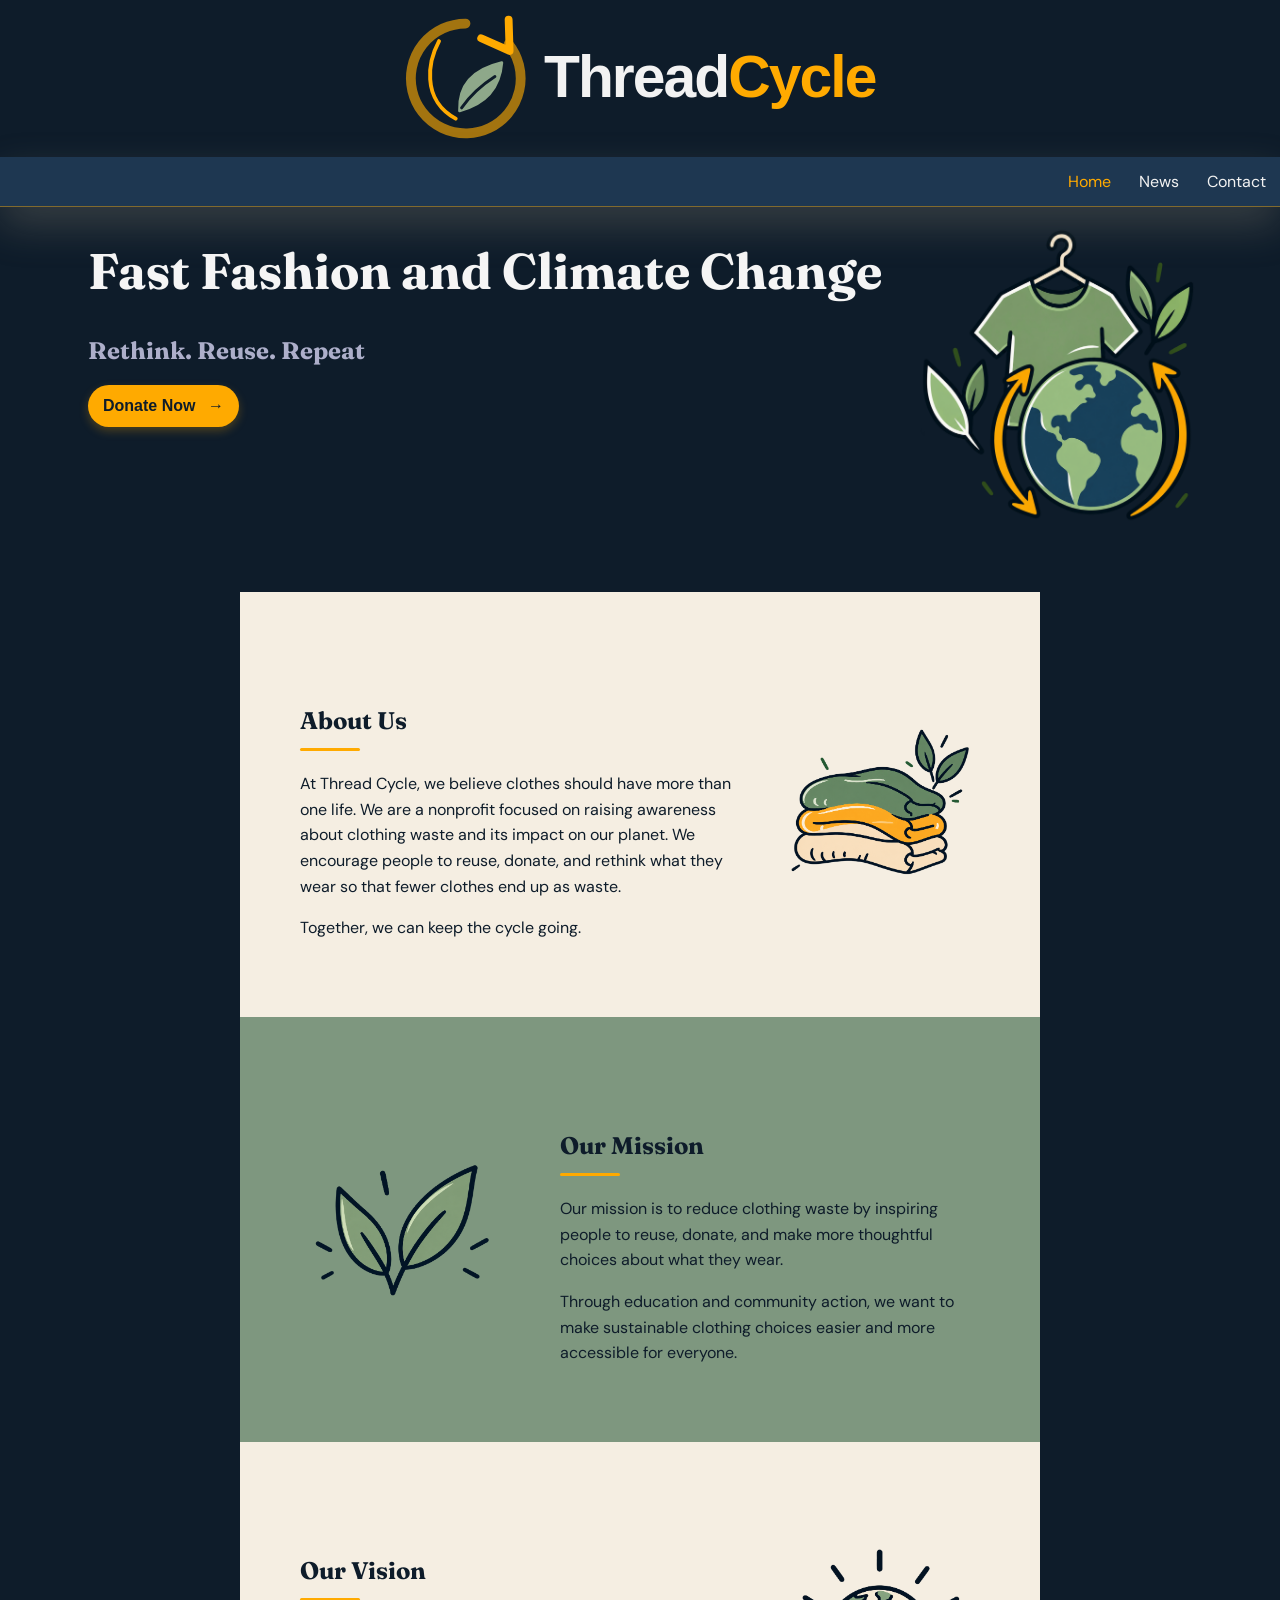
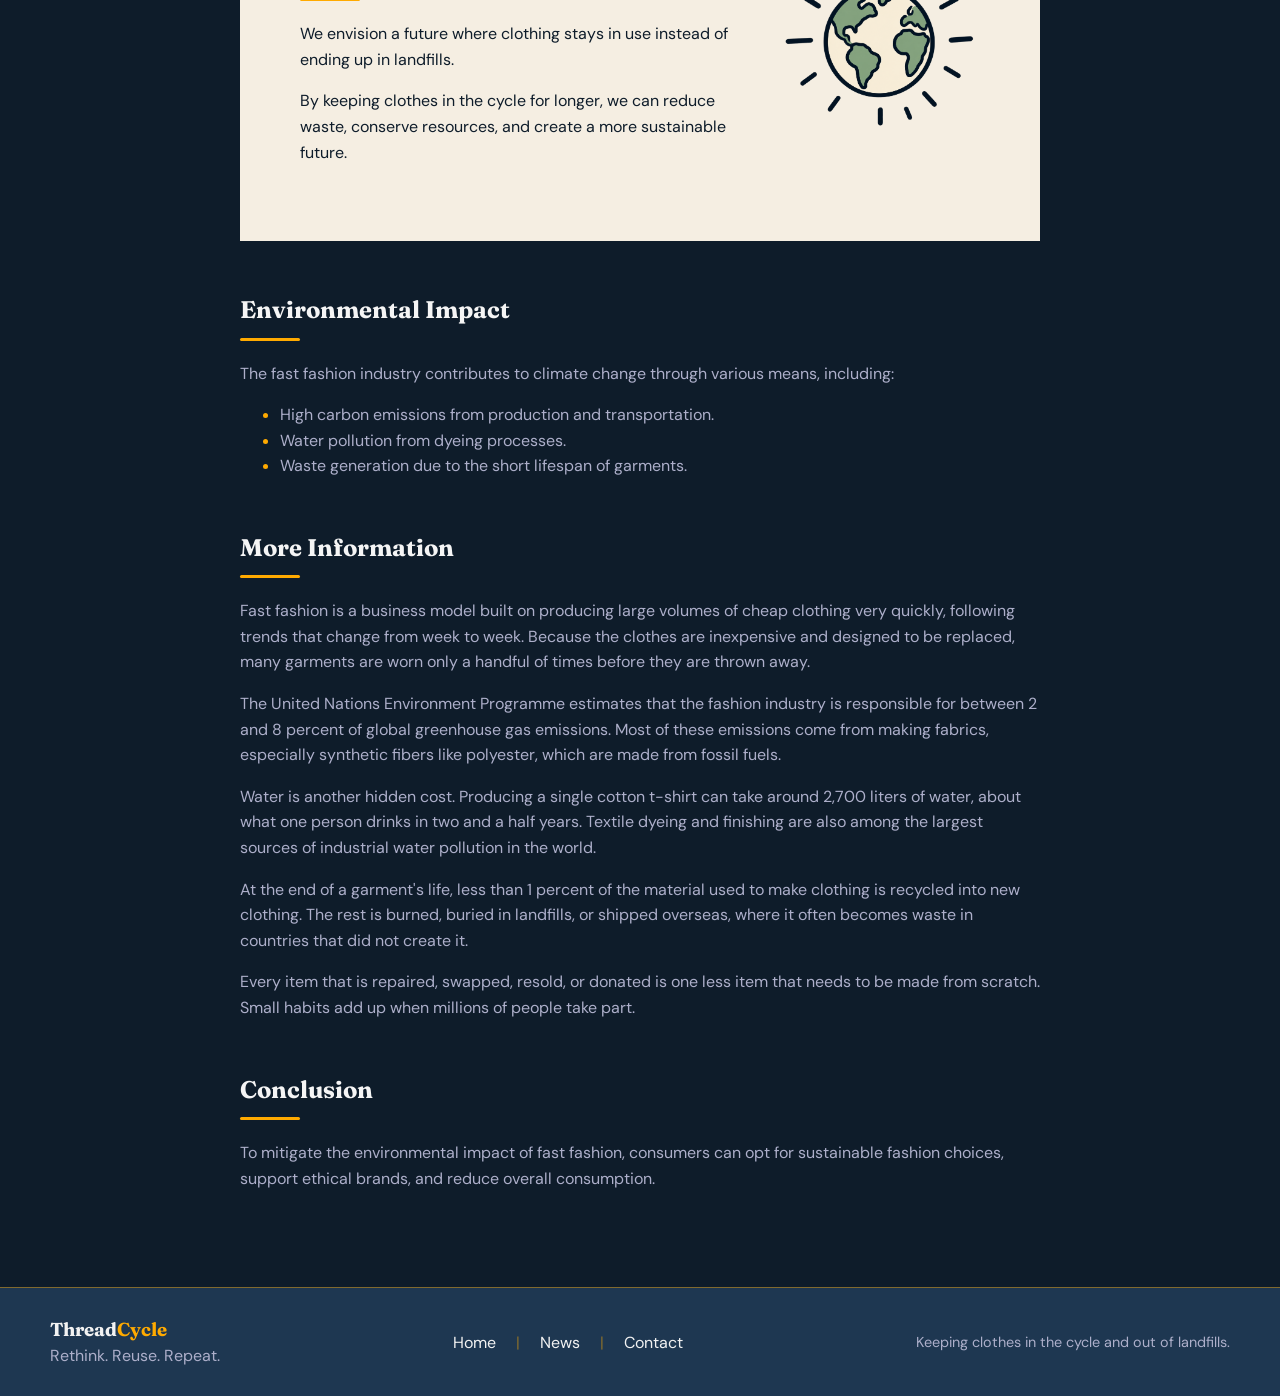
==== commit e8007ec2: "button changes" ====
--- a/index.html
+++ b/index.html
@@ -42,7 +42,7 @@
         <div class="top-text">
             <h1>Fast Fashion and Climate Change</h1>
             <h2>Rethink. Reuse. Repeat</h2>
-            <button>Donate here!</button>
+            <button>Donate Now <span>→</span></button>
         </div>
         <div class="pic">
             <img id="donateIMG" src="Eco Fashion Globe Sticker.png" alt="">
--- a/style.css
+++ b/style.css
@@ -139,6 +139,15 @@
 
 .top-text button:active {
     transform: translateY(0);
+}
+.top-text button span {
+    display: inline-block;
+    margin-left: 8px;
+    transition: transform 0.2s ease;
+}
+
+.top-text button:hover span {
+    transform: translateX(5px);
 }
 #our-description h2{
   color: #0E1C2A;
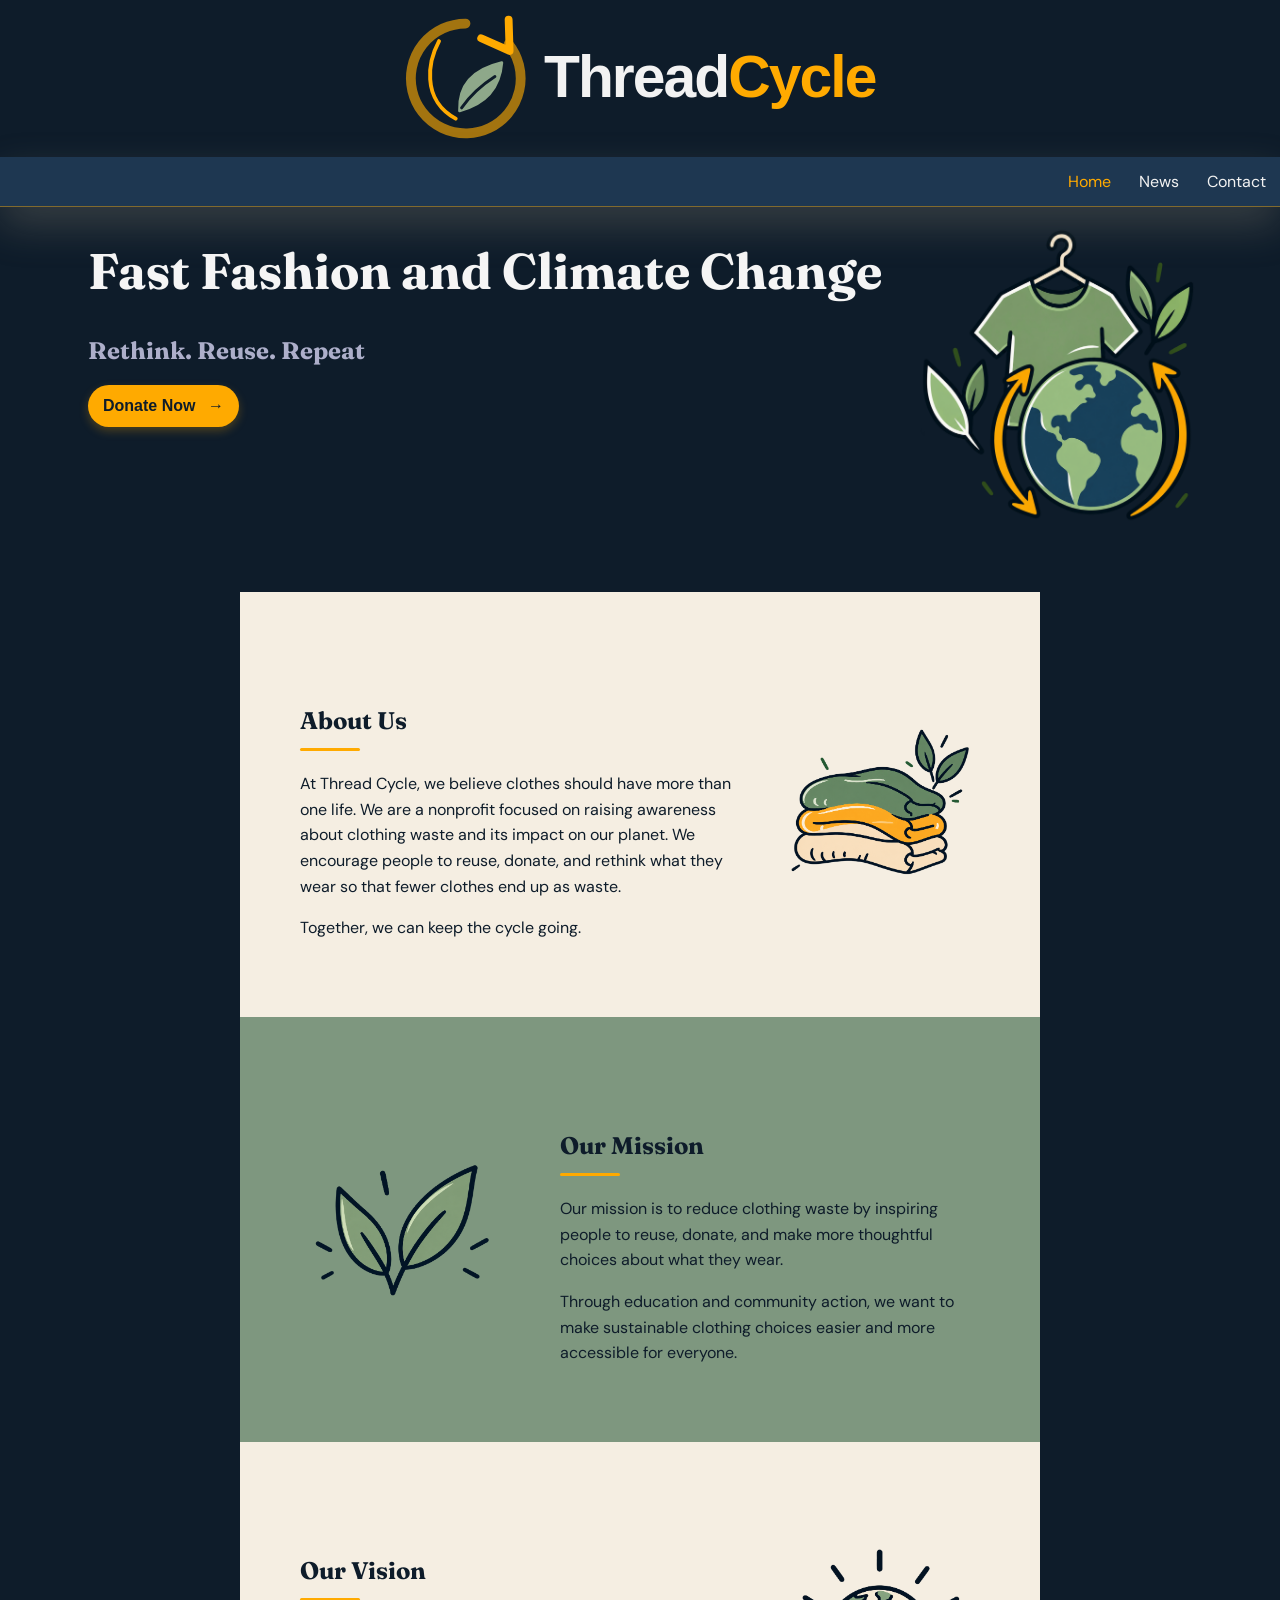
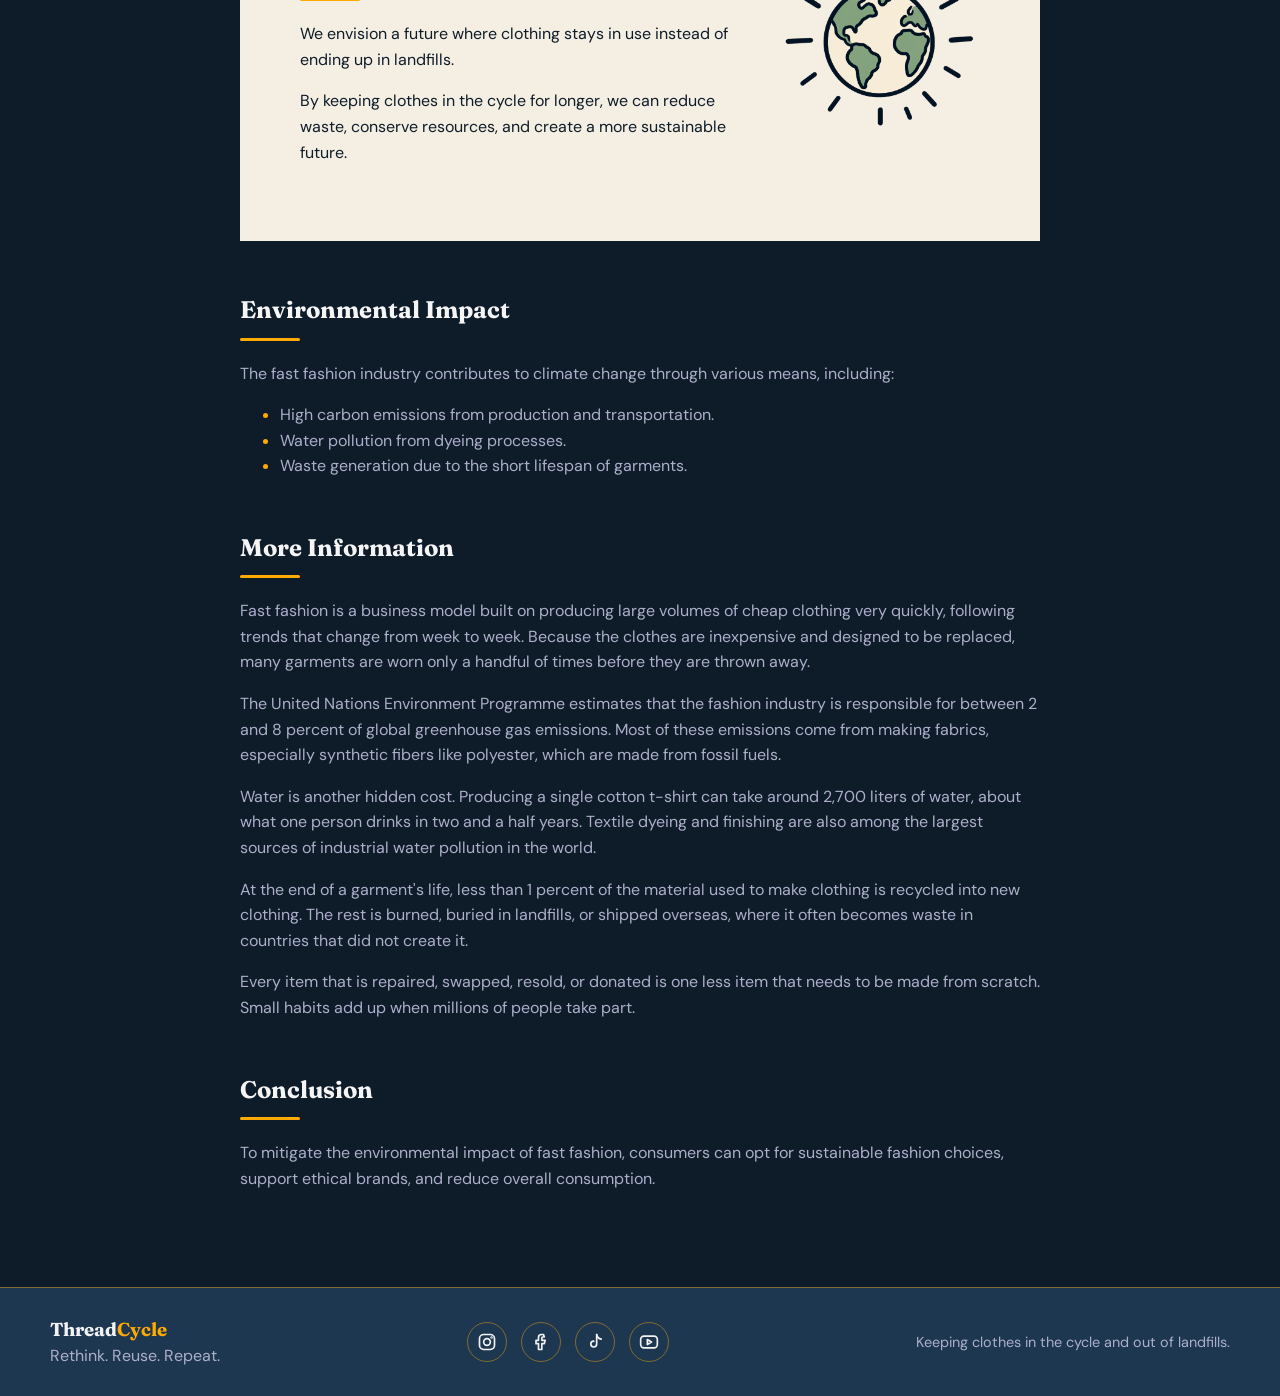
==== commit b2ffcf13: "Replace footer links with social media icons (Instagram, Facebook, TikTok, YouTube) and add circular" ====
--- a/index.html
+++ b/index.html
@@ -106,10 +106,19 @@
             <h3>Thread<span>Cycle</span></h3>
             <p>Rethink. Reuse. Repeat.</p>
         </div>
-        <div class="footer-links">
-            <a href="index.html">Home</a>
-            <a href="news.html">News</a>
-            <a href="contact.html">Contact</a>
+        <div class="footer-links social-links">
+            <a href="https://www.instagram.com/" target="_blank" rel="noopener" aria-label="Instagram">
+                <svg viewBox="0 0 24 24" aria-hidden="true"><rect x="3" y="3" width="18" height="18" rx="5"/><circle cx="12" cy="12" r="4"/><circle cx="17.5" cy="6.5" r="0.5"/></svg>
+            </a>
+            <a href="https://www.facebook.com/" target="_blank" rel="noopener" aria-label="Facebook">
+                <svg viewBox="0 0 24 24" aria-hidden="true"><path d="M15 3h-2.5A3.5 3.5 0 0 0 9 6.5V10H6v4h3v7h4v-7h3l1-4h-4V7a1 1 0 0 1 1-1h2Z"/></svg>
+            </a>
+            <a href="https://www.tiktok.com/" target="_blank" rel="noopener" aria-label="TikTok">
+                <svg viewBox="0 0 24 24" aria-hidden="true"><path d="M14 3v11.5a3.5 3.5 0 1 1-3.5-3.5"/><path d="M14 3c.5 3 2.5 5 5.5 5.5"/></svg>
+            </a>
+            <a href="https://www.youtube.com/" target="_blank" rel="noopener" aria-label="YouTube">
+                <svg viewBox="0 0 24 24" aria-hidden="true"><rect x="2" y="5" width="20" height="14" rx="4"/><path d="m10 9 5 3-5 3Z"/></svg>
+            </a>
         </div>
         <p class="footer-note">Keeping clothes in the cycle and out of landfills.</p>
     </footer>
--- a/style.css
+++ b/style.css
@@ -335,6 +335,39 @@
     color: rgba(255, 170, 0, 0.44);
 }
 
+.social-links {
+    gap: 14px;
+}
+
+.social-links a {
+    display: flex;
+    align-items: center;
+    justify-content: center;
+    width: 40px;
+    height: 40px;
+    border: 1px solid rgba(255, 170, 0, 0.44);
+    border-radius: 50%;
+    transition: color 0.2s, border-color 0.2s;
+}
+
+.social-links a:not(:last-child)::after {
+    content: none;
+}
+
+.social-links a:hover {
+    border-color: #FFAA00;
+}
+
+.social-links svg {
+    width: 20px;
+    height: 20px;
+    fill: none;
+    stroke: currentColor;
+    stroke-width: 2;
+    stroke-linecap: round;
+    stroke-linejoin: round;
+}
+
 .footer-note {
     margin: 0;
     font-size: 0.9rem;
@@ -382,4 +415,102 @@
         text-align: center;
         padding: 30px 20px;
     }
-}
+
+        /* Hero section */
+    .top-wrapper {
+        flex-direction: column;
+        align-items: center;
+        text-align: center;
+        gap: 20px;
+        margin-bottom: 30px;
+    }
+
+    .top-text {
+        margin-left: 0;
+        padding: 0 20px;
+    }
+
+    .top-text h1 {
+        font-size: 2.2rem;
+        line-height: 1.15;
+        margin-bottom: 15px;
+    }
+
+    .top-text h2 {
+        font-size: 1.3rem;
+        margin-top: 10px;
+    }
+
+    .top-text button {
+        margin-top: 10px;
+    }
+
+    #donateIMG {
+        width: 220px;
+        height: 220px;
+        margin: 0;
+    }
+
+
+    /* About Us, Mission, and Vision */
+    .aboutUs,
+    .mission,
+    .vision {
+        flex-direction: column;
+        gap: 25px;
+        padding: 40px 25px;
+        text-align: center;
+    }
+
+    .aboutUs .info,
+    .mission > div:last-child,
+    .vision > div:first-child {
+        width: 100%;
+    }
+
+    .aboutUs .pic,
+    .mission .pic,
+    .vision .pic {
+        display: flex;
+        justify-content: center;
+        width: 100%;
+    }
+
+    .pic img {
+        width: 170px;
+        max-width: 100%;
+        height: auto;
+    }
+
+
+    /* Section headings */
+    #our-description h2 {
+        font-size: 1.7rem;
+        margin-top: 10px;
+        margin-bottom: 15px;
+    }
+
+
+    /* Text inside About/Mission/Vision */
+    #our-description p {
+        font-size: 0.95rem;
+        line-height: 1.6;
+    }
+
+
+    /* Main content after the three sections */
+    .content > h2 {
+        font-size: 1.7rem;
+        line-height: 1.2;
+    }
+
+    .content > p,
+    .content > ul {
+        font-size: 0.95rem;
+    }
+
+    .content > ul {
+        padding-left: 25px;
+    }
+
+}
